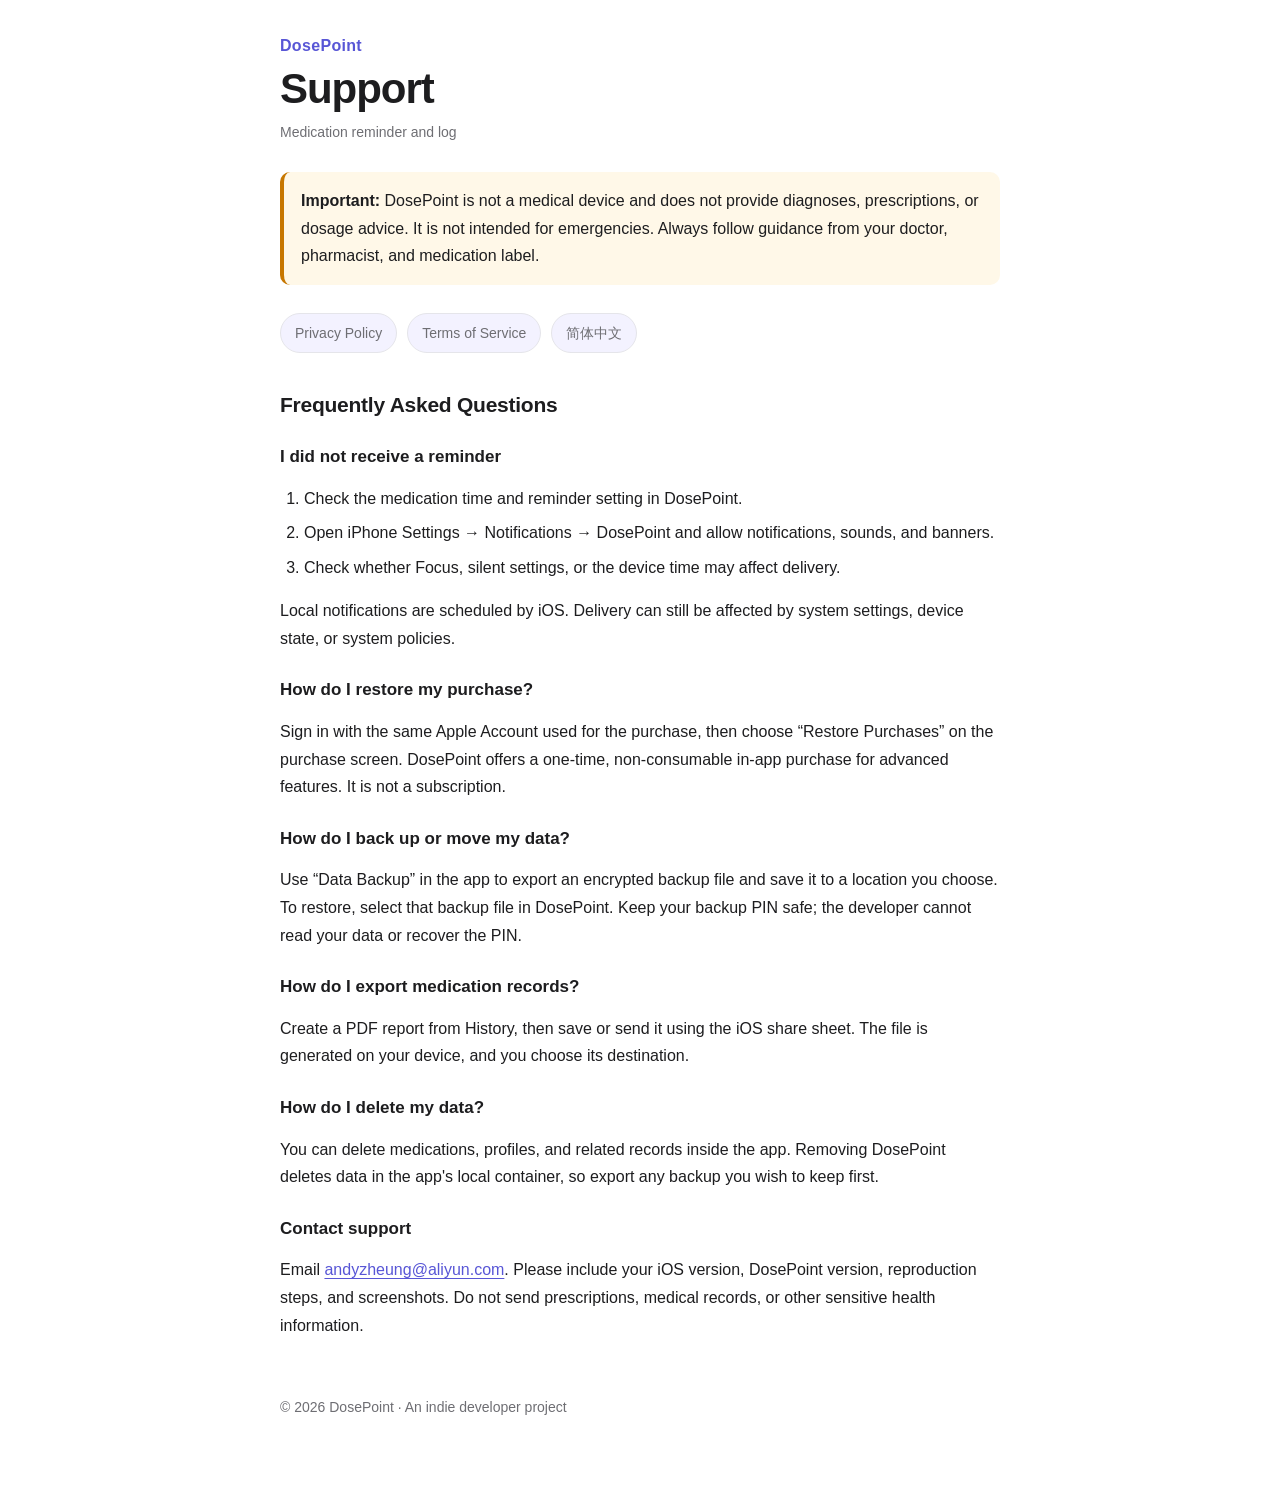
==== en/index.html @ 015edade "Keep App Store localizations on independent legal pages Constraint: App Store metadata is localized " ====
<!doctype html>
<html lang="en">
<head>
  <meta charset="utf-8">
  <meta name="viewport" content="width=device-width, initial-scale=1">
  <meta name="description" content="Official DosePoint support and frequently asked questions.">
  <title>Support · DosePoint</title>
  <link rel="stylesheet" href="../style.css">
</head>
<body>
  <header>
    <p class="eyebrow">DosePoint</p>
    <h1>Support</h1>
    <p class="meta">Medication reminder and log</p>
  </header>
  <div class="callout warning">
    <p><strong>Important:</strong> DosePoint is not a medical device and does not provide diagnoses, prescriptions, or dosage advice. It is not intended for emergencies. Always follow guidance from your doctor, pharmacist, and medication label.</p>
  </div>
  <nav class="nav" aria-label="Related pages">
    <a href="privacy.html">Privacy Policy</a>
    <a href="terms.html">Terms of Service</a>
    <a href="../zh/" hreflang="zh-CN">简体中文</a>
  </nav>
  <main>
    <h2>Frequently Asked Questions</h2>
    <h3>I did not receive a reminder</h3>
    <ol>
      <li>Check the medication time and reminder setting in DosePoint.</li>
      <li>Open iPhone Settings → Notifications → DosePoint and allow notifications, sounds, and banners.</li>
      <li>Check whether Focus, silent settings, or the device time may affect delivery.</li>
    </ol>
    <p>Local notifications are scheduled by iOS. Delivery can still be affected by system settings, device state, or system policies.</p>
    <h3>How do I restore my purchase?</h3>
    <p>Sign in with the same Apple Account used for the purchase, then choose “Restore Purchases” on the purchase screen. DosePoint offers a one-time, non-consumable in-app purchase for advanced features. It is not a subscription.</p>
    <h3>How do I back up or move my data?</h3>
    <p>Use “Data Backup” in the app to export an encrypted backup file and save it to a location you choose. To restore, select that backup file in DosePoint. Keep your backup PIN safe; the developer cannot read your data or recover the PIN.</p>
    <h3>How do I export medication records?</h3>
    <p>Create a PDF report from History, then save or send it using the iOS share sheet. The file is generated on your device, and you choose its destination.</p>
    <h3>How do I delete my data?</h3>
    <p>You can delete medications, profiles, and related records inside the app. Removing DosePoint deletes data in the app's local container, so export any backup you wish to keep first.</p>
    <h3>Contact support</h3>
    <p>Email <a href="mailto:andyzheung@aliyun.com?subject=DosePoint%20Support">andyzheung@aliyun.com</a>. Please include your iOS version, DosePoint version, reproduction steps, and screenshots. Do not send prescriptions, medical records, or other sensitive health information.</p>
  </main>
  <footer>© 2026 DosePoint · An indie developer project</footer>
</body>
</html>
---- style.css ----
:root {
  color-scheme: light dark;
  --bg: #ffffff;
  --surface: #f3f2ff;
  --surface-warning: #fff8e8;
  --text: #1d1d1f;
  --text-dim: #6e6e73;
  --border: #e5e5ea;
  --accent: #5856d6;
  --warning: #c77700;
}

@media (prefers-color-scheme: dark) {
  :root {
    --bg: #000000;
    --surface: #201f39;
    --surface-warning: #352b19;
    --text: #f5f5f7;
    --text-dim: #a1a1a6;
    --border: #38383a;
    --accent: #7d7aff;
    --warning: #ffb340;
  }
}

* { box-sizing: border-box; }

html { scroll-behavior: smooth; }

body {
  max-width: 760px;
  margin: 0 auto;
  padding: 32px 20px 72px;
  font: 16px/1.72 -apple-system, BlinkMacSystemFont, "SF Pro Text", "PingFang SC", "Helvetica Neue", Arial, sans-serif;
  color: var(--text);
  background: var(--bg);
  -webkit-text-size-adjust: 100%;
}

h1 {
  margin: 4px 0 6px;
  font-size: clamp(30px, 7vw, 42px);
  line-height: 1.2;
  letter-spacing: -0.025em;
}

h2 {
  margin: 38px 0 10px;
  font-size: 21px;
  line-height: 1.35;
  letter-spacing: -0.012em;
}

h3 {
  margin: 26px 0 8px;
  font-size: 17px;
  line-height: 1.4;
}

p, li { color: var(--text); }
ul, ol { padding-left: 24px; }
li { margin: 7px 0; }

a {
  color: var(--accent);
  text-decoration-thickness: 1px;
  text-underline-offset: 3px;
}

a:hover { text-decoration-thickness: 2px; }
a:focus-visible { outline: 3px solid var(--accent); outline-offset: 3px; border-radius: 4px; }

.eyebrow {
  margin: 0;
  color: var(--accent);
  font-weight: 700;
  letter-spacing: 0.02em;
}

.meta {
  margin: 0 0 28px;
  color: var(--text-dim);
  font-size: 14px;
}

.nav {
  display: flex;
  flex-wrap: wrap;
  gap: 10px;
  margin: 28px 0;
}

.nav a {
  padding: 7px 14px;
  border: 1px solid var(--border);
  border-radius: 999px;
  color: var(--text-dim);
  background: var(--surface);
  font-size: 14px;
  text-decoration: none;
}

.nav a:hover { border-color: var(--accent); color: var(--accent); }

.callout {
  margin: 24px 0;
  padding: 15px 17px;
  border-left: 4px solid var(--accent);
  border-radius: 10px;
  background: var(--surface);
}

.callout.warning {
  border-left-color: var(--warning);
  background: var(--surface-warning);
}

.callout p { margin: 0; }
.callout p + p { margin-top: 12px; }

hr {
  margin: 56px 0;
  border: 0;
  border-top: 1px solid var(--border);
}

footer {
  margin-top: 56px;
  color: var(--text-dim);
  font-size: 14px;
}

.language-grid {
  display: grid;
  grid-template-columns: repeat(auto-fit, minmax(240px, 1fr));
  gap: 16px;
  margin-top: 28px;
}

.language-card {
  display: grid;
  gap: 6px;
  min-height: 132px;
  padding: 24px;
  border: 1px solid var(--border);
  border-radius: 18px;
  background: var(--surface);
  text-decoration: none;
}

.language-card strong { font-size: 24px; }
.language-card span { color: var(--text-dim); }
.language-card:hover { border-color: var(--accent); }

@media (max-width: 480px) {
  body { padding-top: 24px; }
  .nav { gap: 8px; }
  .nav a { padding: 6px 12px; }
}

@media print {
  .nav { display: none; }
  body { max-width: none; color: #000; background: #fff; }
  a { color: #000; }
}
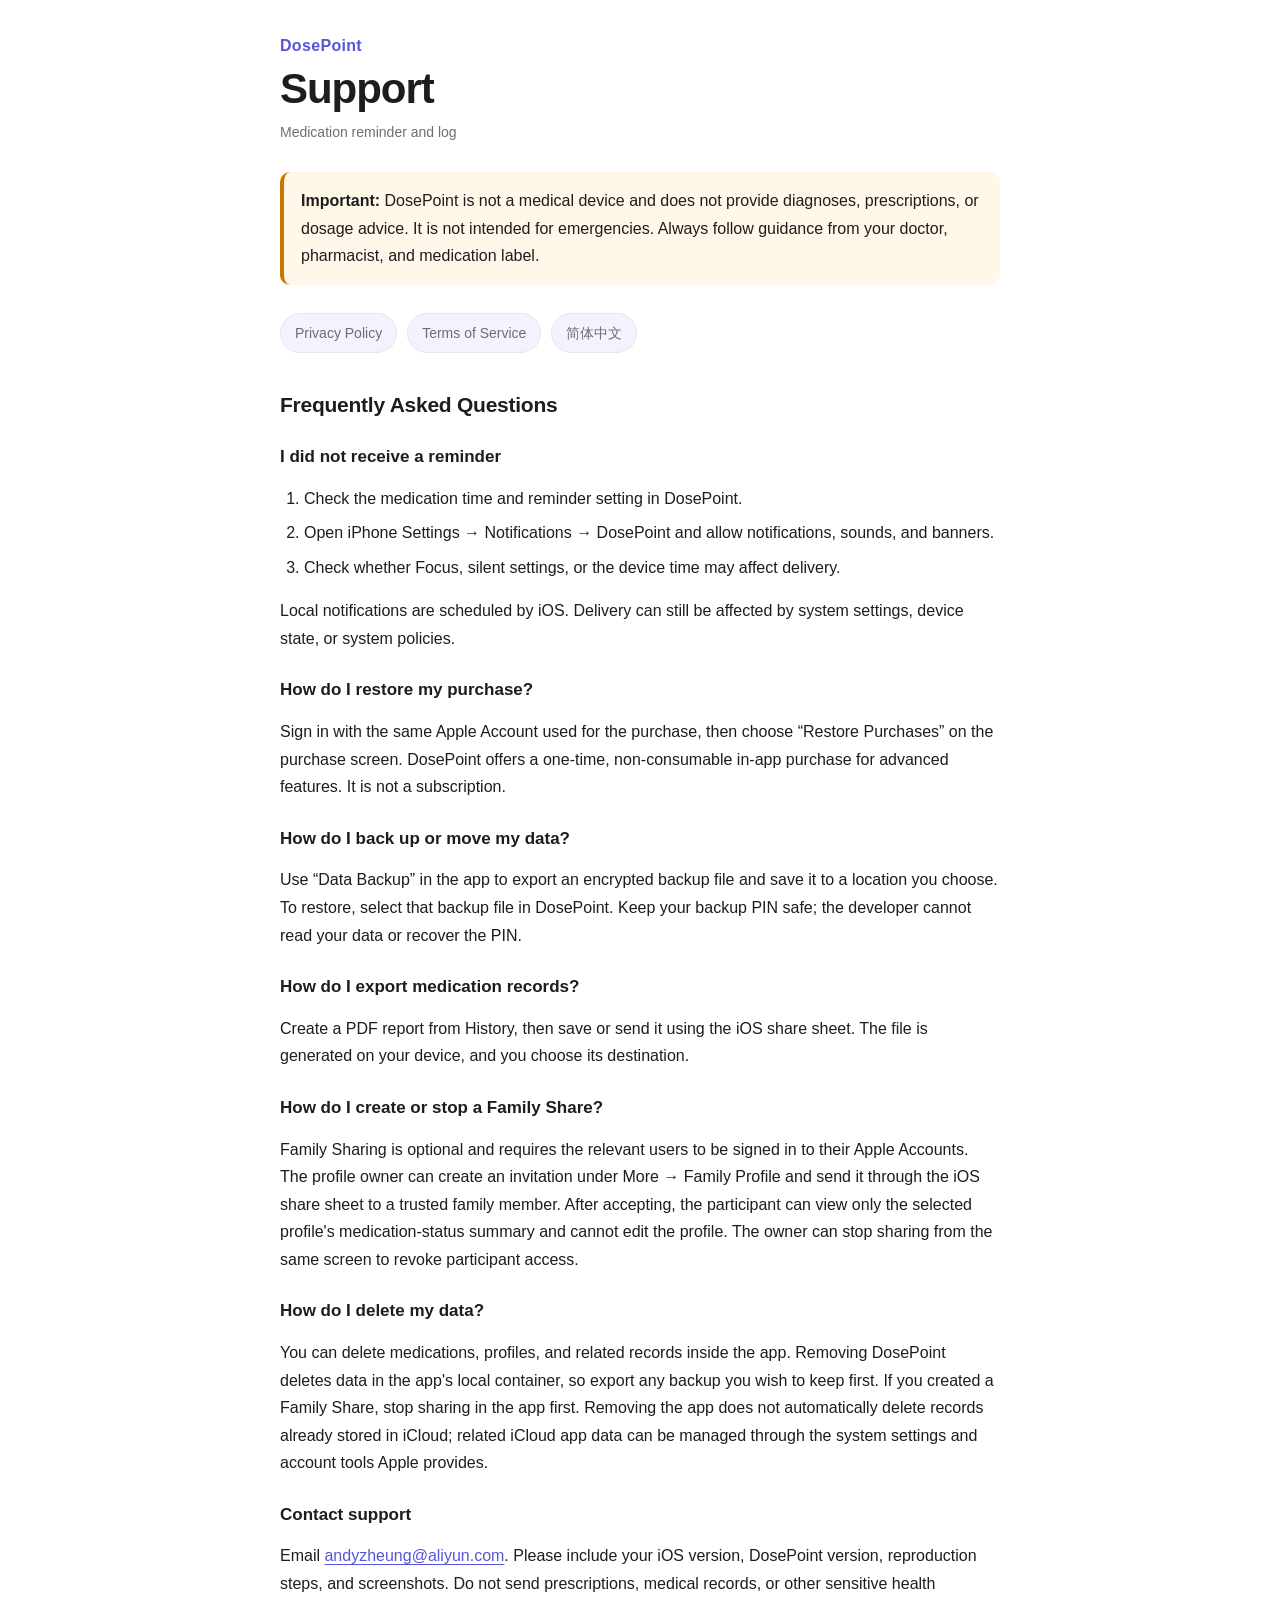
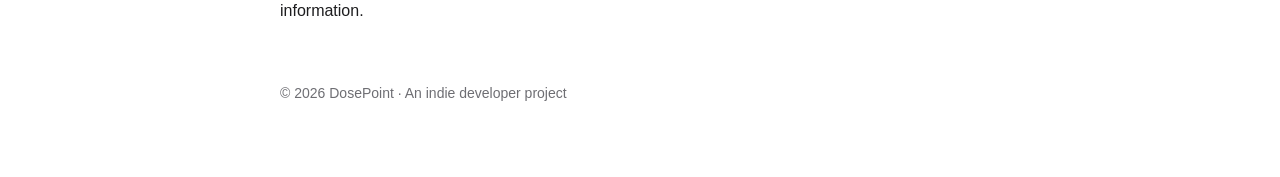
==== commit 422ba55b: "Align public disclosures with optional CloudKit family sharing Clarify the local-first default, the " ====
--- a/en/index.html
+++ b/en/index.html
@@ -36,8 +36,10 @@
     <p>Use “Data Backup” in the app to export an encrypted backup file and save it to a location you choose. To restore, select that backup file in DosePoint. Keep your backup PIN safe; the developer cannot read your data or recover the PIN.</p>
     <h3>How do I export medication records?</h3>
     <p>Create a PDF report from History, then save or send it using the iOS share sheet. The file is generated on your device, and you choose its destination.</p>
+    <h3>How do I create or stop a Family Share?</h3>
+    <p>Family Sharing is optional and requires the relevant users to be signed in to their Apple Accounts. The profile owner can create an invitation under More → Family Profile and send it through the iOS share sheet to a trusted family member. After accepting, the participant can view only the selected profile's medication-status summary and cannot edit the profile. The owner can stop sharing from the same screen to revoke participant access.</p>
     <h3>How do I delete my data?</h3>
-    <p>You can delete medications, profiles, and related records inside the app. Removing DosePoint deletes data in the app's local container, so export any backup you wish to keep first.</p>
+    <p>You can delete medications, profiles, and related records inside the app. Removing DosePoint deletes data in the app's local container, so export any backup you wish to keep first. If you created a Family Share, stop sharing in the app first. Removing the app does not automatically delete records already stored in iCloud; related iCloud app data can be managed through the system settings and account tools Apple provides.</p>
     <h3>Contact support</h3>
     <p>Email <a href="mailto:andyzheung@aliyun.com?subject=DosePoint%20Support">andyzheung@aliyun.com</a>. Please include your iOS version, DosePoint version, reproduction steps, and screenshots. Do not send prescriptions, medical records, or other sensitive health information.</p>
   </main>
